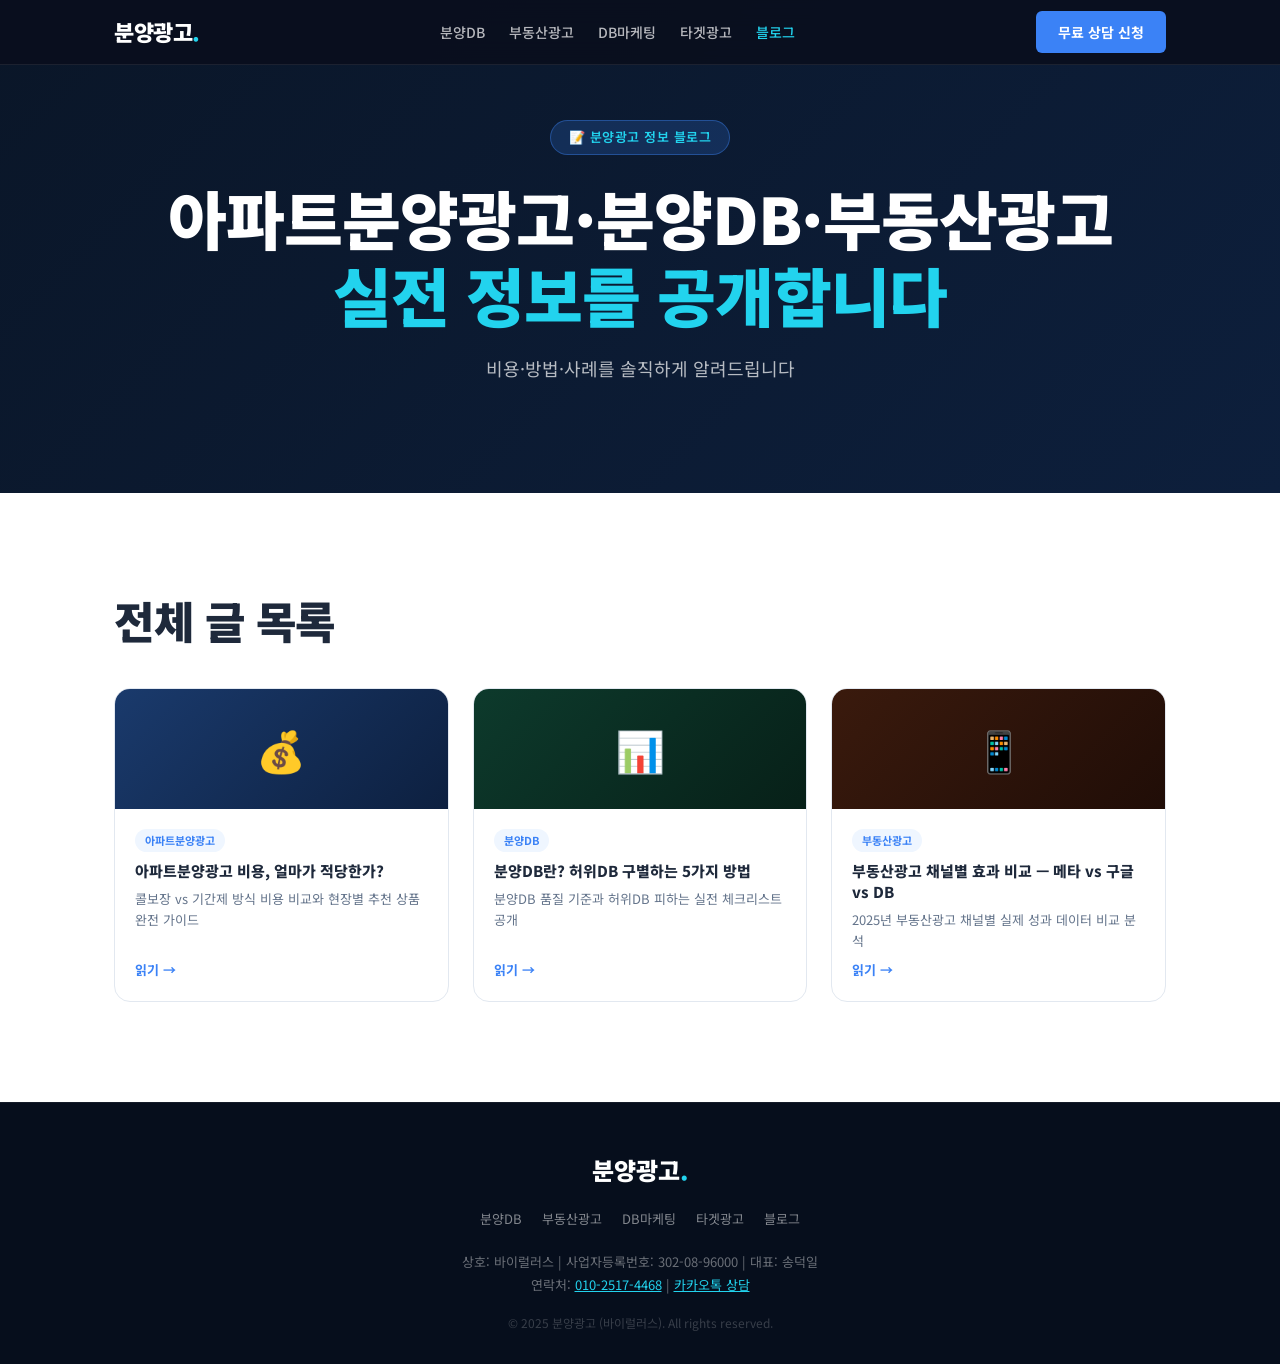
==== blog/index.html @ 87b1c2f6 "Update homepage content" ====
<!DOCTYPE html>
<html lang="ko">
<head>
  <meta charset="UTF-8">
  <meta name="viewport" content="width=device-width, initial-scale=1.0">
  <title>분양광고 블로그 | 아파트분양광고·분양DB·부동산광고·타겟광고 정보</title>
  <meta name="description" content="아파트분양광고·분양DB·부동산광고·타겟광고·DB마케팅 실전 정보 블로그. 비용·방법·사례를 솔직하게 공개합니다.">
  <meta name="keywords" content="분양광고블로그,아파트분양광고,분양DB,부동산광고,타겟광고,DB마케팅,배너광고">
  <link rel="canonical" href="https://분양광고.kr/blog/">
  <meta name="robots" content="index, follow">
  <link rel="preconnect" href="https://fonts.googleapis.com">
  <link href="https://fonts.googleapis.com/css2?family=Noto+Sans+KR:wght@400;500;700;900&display=swap" rel="stylesheet">
  <link rel="stylesheet" href="../style.css">
  <link rel="stylesheet" href="../sub.css">
</head>
<body>
<a href="#main-content" class="skip-nav">본문 바로가기</a>
<header class="site-header">
  <div class="container header-inner">
    <a href="/" class="logo">분양광고<span class="logo-dot">.</span></a>
    <nav class="header-nav">
      <a href="/분양-db/">분양DB</a>
      <a href="/부동산광고/">부동산광고</a>
      <a href="/db마케팅/">DB마케팅</a>
      <a href="/타겟광고/">타겟광고</a>
      <a href="/blog/" style="color:#22d3ee">블로그</a>
    </nav>
    <a href="/#contact" class="btn btn-header">무료 상담 신청</a>
  </div>
</header>

<main id="main-content">
<section class="blog-hero">
  <div class="container center-content">
    <p class="hero-badge">📝 분양광고 정보 블로그</p>
    <h1 class="hero-title" style="color:#fff">아파트분양광고·분양DB·부동산광고<br><span class="cyan">실전 정보를 공개합니다</span></h1>
    <p class="hero-sub">비용·방법·사례를 솔직하게 알려드립니다</p>
  </div>
</section>

<section class="section" id="main-content">
  <div class="container">
    <h2 class="section-title">전체 글 목록</h2>
    <div class="blog-index-grid" style="margin-top:40px">

      <a href="/blog/아파트분양광고-비용/" class="blog-card">
        <div class="blog-thumb" style="background:linear-gradient(135deg,#1a3a6c,#0d2040)"><span>💰</span></div>
        <div class="blog-body">
          <span class="blog-tag">아파트분양광고</span>
          <h4>아파트분양광고 비용, 얼마가 적당한가?</h4>
          <p>콜보장 vs 기간제 방식 비용 비교와 현장별 추천 상품 완전 가이드</p>
          <span class="blog-more">읽기 →</span>
        </div>
      </a>

      <a href="/blog/분양db란/" class="blog-card">
        <div class="blog-thumb" style="background:linear-gradient(135deg,#0d3a2c,#072018)"><span>📊</span></div>
        <div class="blog-body">
          <span class="blog-tag">분양DB</span>
          <h4>분양DB란? 허위DB 구별하는 5가지 방법</h4>
          <p>분양DB 품질 기준과 허위DB 피하는 실전 체크리스트 공개</p>
          <span class="blog-more">읽기 →</span>
        </div>
      </a>

      <a href="/blog/부동산광고-채널비교/" class="blog-card">
        <div class="blog-thumb" style="background:linear-gradient(135deg,#3a1a0d,#200d07)"><span>📱</span></div>
        <div class="blog-body">
          <span class="blog-tag">부동산광고</span>
          <h4>부동산광고 채널별 효과 비교 — 메타 vs 구글 vs DB</h4>
          <p>2025년 부동산광고 채널별 실제 성과 데이터 비교 분석</p>
          <span class="blog-more">읽기 →</span>
        </div>
      </a>

    </div>
  </div>
</section>
</main>

<footer class="site-footer">
  <div class="container footer-inner">
    <div class="footer-logo">분양광고<span class="logo-dot">.</span></div>
    <nav class="footer-nav">
      <a href="/분양-db/">분양DB</a><a href="/부동산광고/">부동산광고</a>
      <a href="/db마케팅/">DB마케팅</a><a href="/타겟광고/">타겟광고</a><a href="/blog/">블로그</a>
    </nav>
    <div class="footer-info">
      <p>상호: 바이럴러스 | 사업자등록번호: 302-08-96000 | 대표: 송덕일</p>
      <p>연락처: <a href="tel:010-2517-4468">010-2517-4468</a> | <a href="https://open.kakao.com/o/sEBeeBvi" target="_blank" rel="noopener">카카오톡 상담</a></p>
    </div>
    <p class="footer-copy">© 2025 분양광고 (바이럴러스). All rights reserved.</p>
  </div>
</footer>
</body>
</html>
---- style.css ----
/* ===== SKIP NAV ===== */
.skip-nav {
  position: absolute;
  top: -100px;
  left: 0;
  background: var(--blue);
  color: #fff;
  padding: 8px 16px;
  z-index: 9999;
  font-size: 14px;
}
.skip-nav:focus { top: 0; }

/* ===== LOGO DOT ===== */
.logo-dot { color: var(--cyan); }
.logo { color: #fff; font-size: 22px; font-weight: 900; letter-spacing: -0.5px; }

/* ===== HEADER NAV ===== */
.header-nav { display: flex; gap: 24px; align-items: center; }
.header-nav a { color: rgba(255,255,255,.7); font-size: 14px; font-weight: 500; transition: color .2s; }
.header-nav a:hover { color: var(--cyan); }
@media (max-width: 900px) { .header-nav { display: none; } }

/* ===== SEO INTRO ===== */
.seo-intro { background: #fff; padding: 80px 0; }
.seo-intro-grid { display: grid; grid-template-columns: 1fr 360px; gap: 64px; align-items: start; }
.seo-intro-text h2 { font-size: 28px; font-weight: 900; margin-bottom: 20px; line-height: 1.35; }
.seo-intro-text p { color: #475569; font-size: 15px; line-height: 1.9; margin-bottom: 16px; }
.intro-links { display: flex; flex-wrap: wrap; gap: 10px; margin-top: 24px; }
.tag-link {
  display: inline-block;
  background: #eff6ff;
  color: var(--blue);
  border: 1px solid #bfdbfe;
  border-radius: 50px;
  padding: 7px 16px;
  font-size: 13px;
  font-weight: 600;
  transition: all .2s;
}
.tag-link:hover { background: var(--blue); color: #fff; }
.seo-intro-keywords {
  background: #f8faff;
  border: 1.5px solid #e2e8f0;
  border-radius: 16px;
  padding: 28px;
}
.seo-intro-keywords h3 { font-size: 15px; font-weight: 800; color: #1e293b; margin-bottom: 16px; }
.keyword-list { display: flex; flex-direction: column; gap: 2px; }
.keyword-list li a {
  display: block;
  padding: 10px 0;
  border-bottom: 1px solid #e2e8f0;
  font-size: 14px;
  color: #334155;
  transition: color .2s;
}
.keyword-list li a:hover { color: var(--blue); }
.keyword-list li a strong { color: #1e293b; }
@media (max-width: 900px) {
  .seo-intro-grid { grid-template-columns: 1fr; }
}

/* ===== RESULT TAG ===== */
.result-tag {
  display: inline-block;
  background: rgba(34,211,238,.15);
  color: var(--cyan);
  font-size: 10px;
  padding: 2px 7px;
  border-radius: 4px;
  margin-left: 4px;
  font-weight: 600;
}

/* ===== APT IMG PLACEHOLDER ===== */
.apt-img-1 { background: linear-gradient(135deg,#1a3a5c,#0d2240); }
.apt-img-2 { background: linear-gradient(135deg,#1a2c4e,#0a1a30); }
.apt-img-3 { background: linear-gradient(135deg,#162840,#080f20); }
.apt-img-4 { background: linear-gradient(135deg,#1e3350,#0f1f38); }
.apt-img-5 { background: linear-gradient(135deg,#12273d,#060e1c); }
.apt-img-6 { background: linear-gradient(135deg,#1c3047,#0b1929); }
.apt-img-7 { background: linear-gradient(135deg,#152438,#07101c); }
.apt-img-8 { background: linear-gradient(135deg,#1b2e48,#0a172a); }

/* ===== PRICING SUB TITLE ===== */
.pricing-sub-title { font-size: 22px; font-weight: 800; margin-bottom: 12px; }
.pricing-sub-title.white { color: #fff; }

/* ===== BLOG PREVIEW ===== */
.blog-preview { background: #f8faff; }
.blog-grid { display: grid; grid-template-columns: repeat(3, 1fr); gap: 24px; margin-bottom: 40px; }
.blog-card {
  background: #fff;
  border: 1.5px solid #e2e8f0;
  border-radius: 16px;
  overflow: hidden;
  display: flex;
  flex-direction: column;
  transition: all .25s;
  color: inherit;
}
.blog-card:hover { transform: translateY(-4px); box-shadow: 0 12px 32px rgba(59,130,246,.12); border-color: var(--blue); }
.blog-thumb {
  height: 120px;
  display: flex;
  align-items: center;
  justify-content: center;
  font-size: 40px;
}
.blog-body { padding: 20px; flex: 1; display: flex; flex-direction: column; gap: 8px; }
.blog-tag {
  display: inline-block;
  background: #eff6ff;
  color: var(--blue);
  font-size: 11px;
  font-weight: 700;
  padding: 3px 10px;
  border-radius: 50px;
  width: fit-content;
}
.blog-body h4 { font-size: 15px; font-weight: 800; color: #1e293b; line-height: 1.4; }
.blog-body p { font-size: 13px; color: #64748b; line-height: 1.6; flex: 1; }
.blog-more { font-size: 13px; color: var(--blue); font-weight: 700; }
.blog-more-wrap { text-align: center; }
@media (max-width: 900px) { .blog-grid { grid-template-columns: 1fr; } }

/* ===== FOOTER NAV ===== */
.footer-nav { display: flex; gap: 20px; justify-content: center; margin-bottom: 20px; flex-wrap: wrap; }
.footer-nav a { color: rgba(255,255,255,.5); font-size: 13px; transition: color .2s; }
.footer-nav a:hover { color: var(--cyan); }
.footer-inner { text-align: center; }
.footer-logo { font-size: 24px; font-weight: 900; color: #fff; margin-bottom: 16px; }

/* ===== REVEAL ANIMATION ===== */
.reveal {
  opacity: 0;
  transform: translateY(24px);
  transition: opacity .55s ease, transform .55s ease;
}
.reveal.revealed {
  opacity: 1;
  transform: translateY(0);
}

/* ===== RESET & BASE ===== */
*, *::before, *::after { box-sizing: border-box; margin: 0; padding: 0; }

:root {
  --blue: #3b82f6;
  --cyan: #22d3ee;
  --red: #ef4444;
  --yellow: #fbbf24;
  --dark: #0f172a;
  --dark2: #1e293b;
  --dark3: #0d1b2e;
  --white: #ffffff;
  --gray: #94a3b8;
  --light: #f1f5f9;
  --font: 'Noto Sans KR', sans-serif;
}

html { scroll-behavior: smooth; }

body {
  font-family: var(--font);
  color: #1e293b;
  background: #fff;
  line-height: 1.6;
  overflow-x: hidden;
}

.container {
  max-width: 1100px;
  margin: 0 auto;
  padding: 0 24px;
}

a { text-decoration: none; color: inherit; }
ul { list-style: none; }

/* ===== BUTTONS ===== */
.btn {
  display: inline-block;
  padding: 14px 32px;
  border-radius: 8px;
  font-weight: 700;
  font-size: 16px;
  cursor: pointer;
  transition: all .2s;
  border: none;
  font-family: var(--font);
}
.btn-header {
  background: var(--blue);
  color: #fff;
  padding: 10px 22px;
  font-size: 14px;
  border-radius: 6px;
}
.btn-header:hover { background: #2563eb; }

.btn-hero {
  background: linear-gradient(135deg, #3b82f6, #06b6d4);
  color: #fff;
  padding: 18px 48px;
  font-size: 18px;
  border-radius: 50px;
  box-shadow: 0 8px 32px rgba(59,130,246,.4);
}
.btn-hero:hover { transform: translateY(-2px); box-shadow: 0 12px 40px rgba(59,130,246,.5); }
.btn-hero.large { padding: 20px 56px; font-size: 20px; }

.btn-primary {
  background: var(--blue);
  color: #fff;
  width: 100%;
  text-align: center;
}
.btn-primary:hover { background: #2563eb; }
.btn-primary.full { width: 100%; text-align: center; display: block; }

.btn-outline {
  background: transparent;
  color: var(--blue);
  border: 2px solid var(--blue);
  width: 100%;
  text-align: center;
}
.btn-outline:hover { background: var(--blue); color: #fff; }

.btn-outline-white {
  background: transparent;
  color: #fff;
  border: 2px solid rgba(255,255,255,.4);
  width: 100%;
  text-align: center;
}
.btn-outline-white:hover { border-color: var(--cyan); color: var(--cyan); }

.btn-cyan {
  background: var(--cyan);
  color: var(--dark);
  width: 100%;
  text-align: center;
  font-weight: 800;
}
.btn-cyan:hover { background: #06b6d4; }

/* ===== HEADER ===== */
.site-header {
  position: fixed;
  top: 0; left: 0; right: 0;
  z-index: 100;
  background: rgba(10,15,30,.92);
  backdrop-filter: blur(12px);
  border-bottom: 1px solid rgba(255,255,255,.08);
}
.header-inner {
  display: flex;
  align-items: center;
  justify-content: space-between;
  height: 64px;
}
.logo {
  font-size: 22px;
  font-weight: 900;
  color: #fff;
  letter-spacing: -0.5px;
}
.logo span { color: var(--cyan); }

/* ===== HERO ===== */
.hero {
  position: relative;
  min-height: 100vh;
  display: flex;
  align-items: center;
  padding: 120px 0 80px;
  overflow: hidden;
}
.hero-bg {
  position: absolute;
  inset: 0;
  background: linear-gradient(135deg, #020b18 0%, #0d1f3c 40%, #0a2040 70%, #051020 100%);
  z-index: 0;
}
.hero-bg::after {
  content: '';
  position: absolute;
  inset: 0;
  background: radial-gradient(ellipse 60% 50% at 60% 40%, rgba(59,130,246,.18) 0%, transparent 70%),
              radial-gradient(ellipse 40% 40% at 20% 70%, rgba(34,211,238,.1) 0%, transparent 60%);
}
.hero-content {
  position: relative;
  z-index: 1;
  text-align: center;
}
.hero-badge {
  display: inline-block;
  background: rgba(59,130,246,.2);
  border: 1px solid rgba(59,130,246,.4);
  color: var(--cyan);
  padding: 6px 18px;
  border-radius: 50px;
  font-size: 13px;
  font-weight: 600;
  margin-bottom: 24px;
  letter-spacing: .5px;
}
.hero-title {
  font-size: clamp(36px, 5vw, 64px);
  font-weight: 900;
  color: #fff;
  line-height: 1.2;
  margin-bottom: 20px;
  letter-spacing: -1px;
}
.hero-title .highlight {
  background: linear-gradient(90deg, #3b82f6, #22d3ee);
  -webkit-background-clip: text;
  -webkit-text-fill-color: transparent;
  background-clip: text;
}
.hero-sub {
  color: rgba(255,255,255,.7);
  font-size: 18px;
  margin-bottom: 48px;
  line-height: 1.8;
}
.hero-stats {
  display: flex;
  justify-content: center;
  gap: 48px;
  margin-bottom: 48px;
  flex-wrap: wrap;
}
.stat-item {
  text-align: center;
}
.stat-num {
  font-size: 44px;
  font-weight: 900;
  color: #fff;
  line-height: 1;
}
.stat-prefix, .stat-unit {
  font-size: 22px;
  font-weight: 700;
  color: var(--cyan);
}
.stat-label {
  color: rgba(255,255,255,.5);
  font-size: 13px;
  margin-top: 6px;
}
.hero-scroll {
  color: rgba(255,255,255,.3);
  font-size: 13px;
  margin-top: 32px;
  animation: bounce 2s infinite;
}
@keyframes bounce {
  0%,100% { transform: translateY(0); }
  50% { transform: translateY(6px); }
}

/* ===== SECTIONS ===== */
.section { padding: 100px 0; }
.dark-section {
  background: linear-gradient(135deg, #0a1628 0%, #0d1f3c 100%);
}
.dark-section-blue {
  background: linear-gradient(135deg, #0f2d5a 0%, #0a1f42 100%);
}

.section-badge {
  display: inline-block;
  background: rgba(59,130,246,.12);
  border: 1px solid rgba(59,130,246,.3);
  color: var(--blue);
  padding: 4px 14px;
  border-radius: 50px;
  font-size: 11px;
  font-weight: 700;
  letter-spacing: 2px;
  margin-bottom: 16px;
}
.section-badge.light { background: rgba(255,255,255,.1); border-color: rgba(255,255,255,.2); color: rgba(255,255,255,.7); }

.section-title {
  font-size: clamp(28px, 4vw, 44px);
  font-weight: 900;
  line-height: 1.25;
  margin-bottom: 16px;
  letter-spacing: -0.5px;
}
.section-title.white { color: #fff; }
.section-title.large { font-size: clamp(36px, 5vw, 56px); }
.section-title.huge { font-size: clamp(48px, 7vw, 80px); }

.section-sub {
  color: #64748b;
  font-size: 16px;
  line-height: 1.8;
  margin-bottom: 56px;
}
.section-sub.gray { color: rgba(255,255,255,.5); }

.center-content { text-align: center; }

.blue { color: var(--blue); }
.cyan { color: var(--cyan); }
.red-text { color: var(--red); }
.yellow { color: var(--yellow); }
.white { color: #fff; }
.big { font-size: 1.2em; }

/* ===== SERVICES ===== */
.services { background: #f8faff; text-align: center; }
.service-grid {
  display: grid;
  grid-template-columns: repeat(3, 1fr);
  gap: 24px;
}
.service-card {
  background: #fff;
  border: 1px solid #e2e8f0;
  border-radius: 16px;
  padding: 32px 24px;
  transition: all .25s;
  cursor: default;
}
.service-card:hover {
  transform: translateY(-4px);
  box-shadow: 0 16px 40px rgba(59,130,246,.12);
  border-color: var(--blue);
}
.service-icon { font-size: 40px; margin-bottom: 16px; }
.service-card h3 { font-size: 18px; font-weight: 800; margin-bottom: 10px; }
.service-card p { color: #64748b; font-size: 14px; line-height: 1.6; margin-bottom: 14px; }
.service-tags { display: flex; gap: 6px; justify-content: center; flex-wrap: wrap; }
.service-tags span {
  background: #eff6ff;
  color: var(--blue);
  padding: 3px 10px;
  border-radius: 50px;
  font-size: 12px;
  font-weight: 600;
}

/* ===== RESULTS ===== */
.results { text-align: center; }
.results-grid {
  display: grid;
  grid-template-columns: repeat(4, 1fr);
  gap: 20px;
}
.result-card {
  background: rgba(255,255,255,.05);
  border: 1px solid rgba(255,255,255,.1);
  border-radius: 12px;
  overflow: hidden;
  transition: all .25s;
}
.result-card:hover { transform: translateY(-4px); border-color: var(--cyan); }
.result-img {
  height: 120px;
  display: flex;
  align-items: center;
  justify-content: center;
  font-size: 32px;
}
.result-img::after { content: '🏢'; font-size: 40px; opacity: .3; }
.result-info { padding: 14px; text-align: left; }
.result-name { color: rgba(255,255,255,.8); font-size: 13px; font-weight: 600; margin-bottom: 4px; }
.result-count { font-size: 15px; font-weight: 800; }
.cyan-num { color: var(--cyan); font-size: 22px; }

/* ===== DB QUALITY ===== */
.db-quality { text-align: center; }
.db-grid {
  display: grid;
  grid-template-columns: repeat(2, 1fr);
  gap: 24px;
  max-width: 700px;
  margin: 0 auto;
}
.db-card {
  background: #f0f9ff;
  border: 1.5px solid #bae6fd;
  border-radius: 14px;
  padding: 28px 24px;
  text-align: left;
}
.db-card.good { border-color: #86efac; background: #f0fdf4; }
.db-icon { font-size: 28px; margin-bottom: 10px; display: block; }
.db-card h4 { font-size: 16px; font-weight: 800; margin-bottom: 8px; color: #1e293b; }
.db-card p { color: #475569; font-size: 14px; line-height: 1.6; }

/* ===== REFUND ===== */
.refund { text-align: center; }
.shield-icon { font-size: 64px; margin-bottom: 24px; display: block; }
.chat-proof {
  background: #1a1a2e;
  border: 1px solid rgba(255,255,255,.1);
  border-radius: 20px;
  padding: 28px;
  max-width: 480px;
  margin: 40px auto;
  text-align: left;
  display: flex;
  flex-direction: column;
  gap: 12px;
}
.chat-bubble {
  padding: 12px 16px;
  border-radius: 12px;
  font-size: 14px;
  line-height: 1.6;
  max-width: 85%;
}
.chat-bubble.sent {
  background: #fee500;
  color: #1a1a1a;
  align-self: flex-end;
  border-bottom-right-radius: 4px;
}
.chat-bubble.recv {
  background: #2a2a3e;
  color: rgba(255,255,255,.85);
  align-self: flex-start;
  border-bottom-left-radius: 4px;
}
.guarantee-box {
  background: rgba(255,255,255,.06);
  border: 1px solid rgba(255,255,255,.12);
  border-radius: 14px;
  padding: 24px 32px;
  max-width: 560px;
  margin: 0 auto;
}
.guarantee-box p { color: rgba(255,255,255,.8); font-size: 16px; line-height: 1.8; }

/* ===== FAKE DB 100X ===== */
.fake-db { position: relative; overflow: hidden; text-align: center; }
.bg-100x {
  position: absolute;
  font-size: 280px;
  font-weight: 900;
  color: rgba(255,255,255,.04);
  top: 50%; left: 50%;
  transform: translate(-50%, -50%);
  user-select: none;
  letter-spacing: -10px;
}
.flame-icon { font-size: 56px; margin-bottom: 16px; display: block; position: relative; z-index: 1; }
.gray-label { color: rgba(255,255,255,.5); font-size: 18px; margin-bottom: 8px; position: relative; z-index: 1; }
.fake-db .section-title { position: relative; z-index: 1; }
.fake-db .guarantee-box { position: relative; z-index: 1; margin-top: 32px; }

/* ===== COMPARISON ===== */
.comparison { background: #f8faff; }
.compare-wrap {
  display: grid;
  grid-template-columns: 1fr 1fr;
  gap: 32px;
  max-width: 800px;
  margin: 0 auto;
}
.compare-bad, .compare-good {
  border-radius: 16px;
  padding: 32px;
}
.compare-bad { background: #fff5f5; border: 1.5px solid #fecaca; }
.compare-good { background: #f0fdf4; border: 1.5px solid #86efac; }
.compare-label { font-size: 18px; font-weight: 800; margin-bottom: 20px; }
.compare-label.bad { color: #dc2626; }
.compare-label.good { color: #16a34a; }
.compare-bad li, .compare-good li {
  padding: 10px 0;
  border-bottom: 1px solid rgba(0,0,0,.06);
  font-size: 15px;
  color: #334155;
}
.compare-bad li::before { content: '✕ '; color: #dc2626; font-weight: 700; }
.compare-good li::before { content: '✓ '; color: #16a34a; font-weight: 700; }

/* ===== PROCESS ===== */
.process { text-align: center; }
.process-steps {
  display: flex;
  align-items: center;
  justify-content: center;
  gap: 0;
  flex-wrap: wrap;
}
.step {
  background: rgba(255,255,255,.06);
  border: 1px solid rgba(255,255,255,.12);
  border-radius: 16px;
  padding: 32px 24px;
  width: 200px;
  transition: all .25s;
}
.step:hover { border-color: var(--cyan); background: rgba(34,211,238,.06); }
.step-num {
  font-size: 13px;
  font-weight: 700;
  color: var(--cyan);
  letter-spacing: 2px;
  margin-bottom: 12px;
}
.step-icon { font-size: 36px; margin-bottom: 12px; display: block; }
.step h4 { color: #fff; font-size: 16px; font-weight: 800; margin-bottom: 8px; }
.step p { color: rgba(255,255,255,.5); font-size: 13px; line-height: 1.6; }
.step-arrow {
  font-size: 24px;
  color: rgba(255,255,255,.2);
  padding: 0 8px;
}

/* ===== ALIMTOK ===== */
.alimtok-inner {
  display: grid;
  grid-template-columns: 1fr 1fr;
  gap: 64px;
  align-items: center;
}
.alimtok-text { padding-right: 16px; }
.white-sub { color: rgba(255,255,255,.65); font-size: 16px; line-height: 1.9; }
.white-sub.center { text-align: center; }
.phone-frame {
  background: #1a1a2e;
  border-radius: 28px;
  border: 2px solid rgba(255,255,255,.12);
  padding: 28px;
  max-width: 300px;
  margin: 0 auto;
  box-shadow: 0 24px 64px rgba(0,0,0,.4);
}
.kakao-header {
  display: flex;
  align-items: center;
  gap: 8px;
  margin-bottom: 16px;
  font-weight: 700;
  color: #fff;
  font-size: 14px;
}
.kakao-icon { font-size: 20px; }
.alimtok-msg p {
  background: #fee500;
  color: #1a1a1a;
  border-radius: 12px;
  border-bottom-left-radius: 4px;
  padding: 14px 16px;
  font-size: 13px;
  line-height: 1.7;
  margin-bottom: 12px;
}
.kakao-btn {
  display: block;
  background: rgba(254,229,0,.15);
  color: #fee500;
  border: 1px solid rgba(254,229,0,.3);
  border-radius: 8px;
  padding: 10px;
  text-align: center;
  font-size: 13px;
  font-weight: 700;
  transition: background .2s;
}
.kakao-btn:hover { background: rgba(254,229,0,.25); }

/* ===== PRICING ===== */
.pricing { background: #f8faff; text-align: center; }
.pricing2 { background: linear-gradient(135deg, #0a1628, #0d1f3c); }
.pricing-grid {
  display: grid;
  grid-template-columns: repeat(3, 1fr);
  gap: 24px;
  align-items: stretch;
}
.price-card {
  background: #fff;
  border: 1.5px solid #e2e8f0;
  border-radius: 20px;
  padding: 36px 28px;
  display: flex;
  flex-direction: column;
  gap: 12px;
  transition: all .25s;
  text-align: center;
}
.price-card:hover { transform: translateY(-4px); box-shadow: 0 16px 40px rgba(59,130,246,.12); }
.price-card.best {
  border: 2px solid var(--blue);
  box-shadow: 0 8px 40px rgba(59,130,246,.2);
  transform: scale(1.03);
}
.price-card.best:hover { transform: scale(1.03) translateY(-4px); }
.price-card.dark {
  background: rgba(255,255,255,.05);
  border-color: rgba(255,255,255,.1);
  color: #fff;
}
.price-card.best-dark {
  border-color: var(--cyan);
  box-shadow: 0 8px 40px rgba(34,211,238,.15);
  transform: scale(1.03);
}

.best-badge {
  font-size: 13px;
  font-weight: 700;
  color: var(--blue);
  letter-spacing: 1px;
}
.cyan-badge { color: var(--cyan) !important; }

.price-tier { font-size: 14px; color: #94a3b8; font-weight: 600; }
.price-count { line-height: 1; }
.big-num { font-size: 64px; font-weight: 900; line-height: 1; color: #1e293b; }
.price-card.dark .big-num { color: var(--cyan); }
.price-card.dark .big-num.white { color: #fff; }
.big-num.cyan { color: var(--cyan); }
.big-num.white { color: #fff; }

.price-per { font-size: 15px; color: #475569; }
.price-card.dark .price-per { color: rgba(255,255,255,.5); }
.price-per strong { color: #1e293b; font-size: 17px; }
.price-card.dark .price-per strong { color: #fff; }

.price-total { font-size: 17px; font-weight: 700; color: #475569; }
.price-total .blue { font-size: 20px; }
.cyan-big { font-size: 28px; font-weight: 900; color: var(--cyan); }

.vat-note { font-size: 12px; color: rgba(255,255,255,.4); }

.price-features { text-align: left; margin: 8px 0; }
.price-features li { padding: 6px 0; font-size: 14px; color: #475569; border-bottom: 1px solid #f1f5f9; }
.price-card.dark .price-features li { color: rgba(255,255,255,.65); border-bottom-color: rgba(255,255,255,.06); }

.expect-row {
  display: flex;
  justify-content: space-between;
  background: rgba(255,255,255,.06);
  border-radius: 8px;
  padding: 12px 16px;
  font-size: 14px;
  color: rgba(255,255,255,.6);
}
.feature-tag {
  background: rgba(34,211,238,.1);
  color: var(--cyan);
  border-radius: 6px;
  padding: 8px 12px;
  font-size: 13px;
  font-weight: 600;
}

.price-notice {
  margin-top: 32px;
  font-size: 13px;
  color: #64748b;
  line-height: 1.8;
}
.price-notice strong { color: var(--blue); }

/* ===== WARNING ===== */
.warning { background: #fff8f0; }
.warning-box {
  background: #fff;
  border: 2px solid #fbbf24;
  border-radius: 20px;
  padding: 48px;
  max-width: 640px;
  margin: 0 auto;
  text-align: center;
}
.warning-icon { font-size: 48px; display: block; margin-bottom: 16px; }
.warning-box h3 { font-size: 24px; font-weight: 800; margin-bottom: 24px; color: #92400e; }
.warning-list { text-align: left; margin-bottom: 24px; }
.warning-list li { padding: 10px 0; border-bottom: 1px solid #fef3c7; font-size: 15px; color: #78350f; }
.warning-list li::before { content: '⚠️ '; }
.warning-sub { color: #92400e; font-size: 14px; font-weight: 600; }

/* ===== FAQ ===== */
.faq { background: #f8faff; }
.faq-list { max-width: 720px; margin: 0 auto; display: flex; flex-direction: column; gap: 12px; }
.faq-item {
  background: #fff;
  border: 1.5px solid #e2e8f0;
  border-radius: 12px;
  overflow: hidden;
  transition: border-color .2s;
}
.faq-item[open] { border-color: var(--blue); }
.faq-item summary {
  padding: 20px 24px;
  font-weight: 700;
  font-size: 16px;
  cursor: pointer;
  display: flex;
  justify-content: space-between;
  align-items: center;
  list-style: none;
  color: #1e293b;
}
.faq-item summary::-webkit-details-marker { display: none; }
.faq-item summary::after {
  content: '+';
  font-size: 20px;
  color: var(--blue);
  transition: transform .2s;
}
.faq-item[open] summary::after { transform: rotate(45deg); }
.faq-item p {
  padding: 0 24px 20px;
  color: #475569;
  font-size: 15px;
  line-height: 1.8;
  border-top: 1px solid #f1f5f9;
  padding-top: 16px;
}

/* ===== URGENCY ===== */
.urgency { text-align: center; }
.urgency .section-title { margin-bottom: 20px; }

/* ===== CONTACT ===== */
.contact { background: #f8faff; }
.contact-wrap {
  display: grid;
  grid-template-columns: 1fr 340px;
  gap: 48px;
  align-items: start;
}
.contact-form { background: #fff; border-radius: 20px; padding: 40px; border: 1.5px solid #e2e8f0; }
.form-group { margin-bottom: 20px; }
.form-row { display: grid; grid-template-columns: 1fr 1fr; gap: 16px; }
.form-group label { display: block; font-weight: 600; font-size: 14px; margin-bottom: 8px; color: #374151; }
.form-group input, .form-group select, .form-group textarea {
  width: 100%;
  padding: 12px 16px;
  border: 1.5px solid #e2e8f0;
  border-radius: 8px;
  font-size: 15px;
  font-family: var(--font);
  color: #1e293b;
  transition: border-color .2s;
  background: #fff;
}
.form-group input:focus, .form-group select:focus, .form-group textarea:focus {
  outline: none;
  border-color: var(--blue);
  box-shadow: 0 0 0 3px rgba(59,130,246,.1);
}
.form-check { display: flex; align-items: center; gap: 10px; margin-bottom: 24px; font-size: 14px; color: #475569; cursor: pointer; }
.form-check input { width: auto; }

.contact-side { display: flex; flex-direction: column; gap: 20px; }
.contact-info-card {
  background: #fff;
  border: 1.5px solid #e2e8f0;
  border-radius: 16px;
  padding: 28px;
}
.contact-info-card h4 { font-size: 16px; font-weight: 800; margin-bottom: 16px; color: #1e293b; }
.kakao-link {
  display: flex;
  align-items: center;
  gap: 10px;
  background: #fee500;
  color: #1a1a1a;
  border-radius: 10px;
  padding: 14px 20px;
  font-weight: 800;
  font-size: 16px;
  margin-bottom: 16px;
  transition: background .2s;
}
.kakao-link:hover { background: #f5d900; }
.kakao-logo { font-size: 20px; }
.contact-info-item { font-size: 14px; color: #475569; padding: 6px 0; }
.contact-promise {
  background: #f0fdf4;
  border: 1.5px solid #86efac;
  border-radius: 14px;
  padding: 20px 24px;
  display: flex;
  flex-direction: column;
  gap: 10px;
}
.contact-promise p { font-size: 14px; font-weight: 600; color: #16a34a; }

/* ===== FOOTER ===== */
.site-footer {
  background: #060e1c;
  border-top: 1px solid rgba(255,255,255,.06);
  padding: 48px 0 32px;
}
.footer-inner { text-align: center; }
.footer-logo { font-size: 24px; font-weight: 900; color: #fff; margin-bottom: 20px; }
.footer-info { margin-bottom: 16px; }
.footer-info p { color: rgba(255,255,255,.4); font-size: 13px; line-height: 1.8; }
.footer-info a { color: var(--cyan); text-decoration: underline; }
.footer-copy { color: rgba(255,255,255,.2); font-size: 12px; }

/* ===== RESPONSIVE ===== */
@media (max-width: 900px) {
  .service-grid { grid-template-columns: repeat(2, 1fr); }
  .results-grid { grid-template-columns: repeat(2, 1fr); }
  .pricing-grid { grid-template-columns: 1fr; }
  .price-card.best, .price-card.best-dark { transform: none; }
  .compare-wrap { grid-template-columns: 1fr; }
  .alimtok-inner { grid-template-columns: 1fr; text-align: center; }
  .contact-wrap { grid-template-columns: 1fr; }
  .process-steps { gap: 16px; flex-direction: column; }
  .step-arrow { transform: rotate(90deg); }
}

@media (max-width: 600px) {
  .hero-stats { gap: 24px; }
  .stat-num { font-size: 32px; }
  .service-grid { grid-template-columns: 1fr; }
  .db-grid { grid-template-columns: 1fr; }
  .form-row { grid-template-columns: 1fr; }
  .section { padding: 64px 0; }
  .warning-box { padding: 28px 20px; }
  .contact-form { padding: 24px 16px; }
}

/* ===== MOBILE FLOATING EVENT BADGE ===== */
.mobile-floating-event {
  display: none;
}

@media (max-width: 768px) {
  .mobile-floating-event {
    display: block;
    position: fixed;
    bottom: 24px;
    left: 20px;
    right: 20px;
    background: rgba(10, 25, 47, 0.95);
    backdrop-filter: blur(8px);
    border: 1px solid var(--cyan);
    border-radius: 12px;
    padding: 14px 16px;
    z-index: 999;
    box-shadow: 0 10px 25px rgba(0,0,0,0.4);
    animation: slideUp 0.6s cubic-bezier(0.16, 1, 0.3, 1) forwards;
  }
  .mobile-floating-event a {
    display: block;
    text-align: center;
    color: #fff;
    text-decoration: none;
  }
  .floating-badge-title {
    font-size: 14.5px;
    font-weight: 800;
    color: var(--yellow);
    margin-bottom: 4px;
  }
  .floating-badge-desc {
    font-size: 13px;
    line-height: 1.5;
    color: rgba(255,255,255,0.85);
  }
  .floating-badge-desc strong {
    color: var(--cyan);
    font-weight: 800;
  }
  .floating-badge-btn {
    margin-top: 10px;
    background: #fee500;
    color: #1a1a1a;
    font-weight: 800;
    font-size: 14px;
    padding: 10px 0;
    border-radius: 8px;
    text-align: center;
    box-shadow: 0 4px 12px rgba(254, 229, 0, 0.2);
  }
}

@keyframes slideUp {
  from { transform: translateY(120px); opacity: 0; }
  to { transform: translateY(0); opacity: 1; }
}
---- sub.css ----
/* ===== 서브페이지 공통 스타일 ===== */

/* 브레드크럼 */
.breadcrumb { background: #f1f5f9; padding: 12px 0; }
.breadcrumb ol { display: flex; gap: 8px; list-style: none; font-size: 13px; color: #64748b; }
.breadcrumb ol li::after { content: '>'; margin-left: 8px; }
.breadcrumb ol li:last-child::after { content: ''; }
.breadcrumb ol li a { color: var(--blue); }

/* 서브 히어로 */
.sub-hero { padding: 120px 0 80px; text-align: center; }
.sub-hero .hero-title { font-size: clamp(32px, 4vw, 52px); }

/* 서브 콘텐츠 그리드 */
.sub-content-grid {
  display: grid;
  grid-template-columns: 1fr 300px;
  gap: 48px;
  align-items: start;
  margin-top: 40px;
}
.sub-text h3 { font-size: 20px; font-weight: 800; margin-bottom: 12px; color: #1e293b; }
.sub-text p { color: #475569; font-size: 15px; line-height: 1.9; margin-bottom: 16px; }

/* 사이드바 카드 */
.sub-sidebar { position: sticky; top: 80px; }
.sub-info-card {
  background: #fff;
  border: 1.5px solid #e2e8f0;
  border-radius: 16px;
  padding: 28px;
}
.sub-info-card h4 { font-size: 16px; font-weight: 800; margin-bottom: 16px; }
.spec-list { display: flex; flex-direction: column; gap: 2px; }
.spec-list li {
  display: flex;
  justify-content: space-between;
  padding: 10px 0;
  border-bottom: 1px solid #f1f5f9;
  font-size: 14px;
}
.spec-label { color: #64748b; }
.spec-val { font-weight: 700; color: #1e293b; }
.spec-val.blue { color: var(--blue); }
.spec-val.cyan { color: var(--cyan); }

/* 관련 링크 */
.rel-grid { display: grid; grid-template-columns: repeat(4, 1fr); gap: 16px; }
.rel-card {
  background: #fff;
  border: 1.5px solid #e2e8f0;
  border-radius: 12px;
  padding: 20px;
  font-size: 14px;
  color: #334155;
  line-height: 1.6;
  transition: all .2s;
  display: block;
}
.rel-card:hover { border-color: var(--blue); background: #eff6ff; color: var(--blue); }
.rel-card strong { display: block; font-size: 15px; margin-bottom: 4px; color: #1e293b; }
.rel-card:hover strong { color: var(--blue); }

/* 비교 테이블 */
.compare-table { width: 100%; border-collapse: collapse; font-size: 14px; }
.compare-table th { background: #1e293b; color: #fff; padding: 12px 16px; text-align: left; }
.compare-table td { padding: 12px 16px; border-bottom: 1px solid #e2e8f0; color: #334155; }
.compare-table tr:nth-child(even) td { background: #f8faff; }

/* 블로그 아티클 */
.article-hero { padding: 100px 0 60px; background: linear-gradient(135deg,#0a1628,#0d1f3c); text-align: center; }
.article-hero .section-badge { margin-bottom: 16px; }
.article-hero h1 { font-size: clamp(26px,3.5vw,44px); font-weight: 900; color: #fff; line-height: 1.3; margin-bottom: 16px; }
.article-meta { color: rgba(255,255,255,.5); font-size: 13px; margin-top: 12px; }

.article-body { max-width: 760px; margin: 0 auto; padding: 64px 24px; }
.article-body h2 { font-size: 24px; font-weight: 800; margin: 48px 0 16px; color: #1e293b; border-left: 4px solid var(--blue); padding-left: 16px; }
.article-body h3 { font-size: 18px; font-weight: 700; margin: 32px 0 12px; color: #1e293b; }
.article-body p { font-size: 16px; color: #475569; line-height: 1.9; margin-bottom: 16px; }
.article-body ul, .article-body ol { margin: 16px 0 16px 24px; color: #475569; font-size: 15px; line-height: 1.8; }
.article-body li { margin-bottom: 8px; }
.article-body strong { color: #1e293b; }
.article-body .highlight-box {
  background: #eff6ff;
  border: 1.5px solid #bfdbfe;
  border-radius: 12px;
  padding: 24px;
  margin: 24px 0;
}
.article-body .highlight-box p { margin: 0; color: #1e40af; }
.article-body .warn-box {
  background: #fff8f0;
  border: 1.5px solid #fbbf24;
  border-radius: 12px;
  padding: 24px;
  margin: 24px 0;
}
.article-cta {
  background: linear-gradient(135deg,#0a1628,#0d1f3c);
  border-radius: 20px;
  padding: 40px;
  text-align: center;
  margin-top: 64px;
}
.article-cta h3 { color: #fff; font-size: 22px; margin-bottom: 12px; }
.article-cta p { color: rgba(255,255,255,.7); margin-bottom: 24px; }

/* 블로그 인덱스 */
.blog-hero { padding: 120px 0 60px; background: linear-gradient(135deg,#0a1628,#0d1f3c); text-align: center; }
.blog-index-grid { display: grid; grid-template-columns: repeat(3,1fr); gap: 24px; }
@media (max-width:900px) {
  .blog-index-grid { grid-template-columns:1fr; }
  .rel-grid { grid-template-columns: repeat(2,1fr); }
  .sub-content-grid { grid-template-columns: 1fr; }
  .sub-sidebar { position: static; }
}
@media (max-width:600px) {
  .rel-grid { grid-template-columns: 1fr; }
}
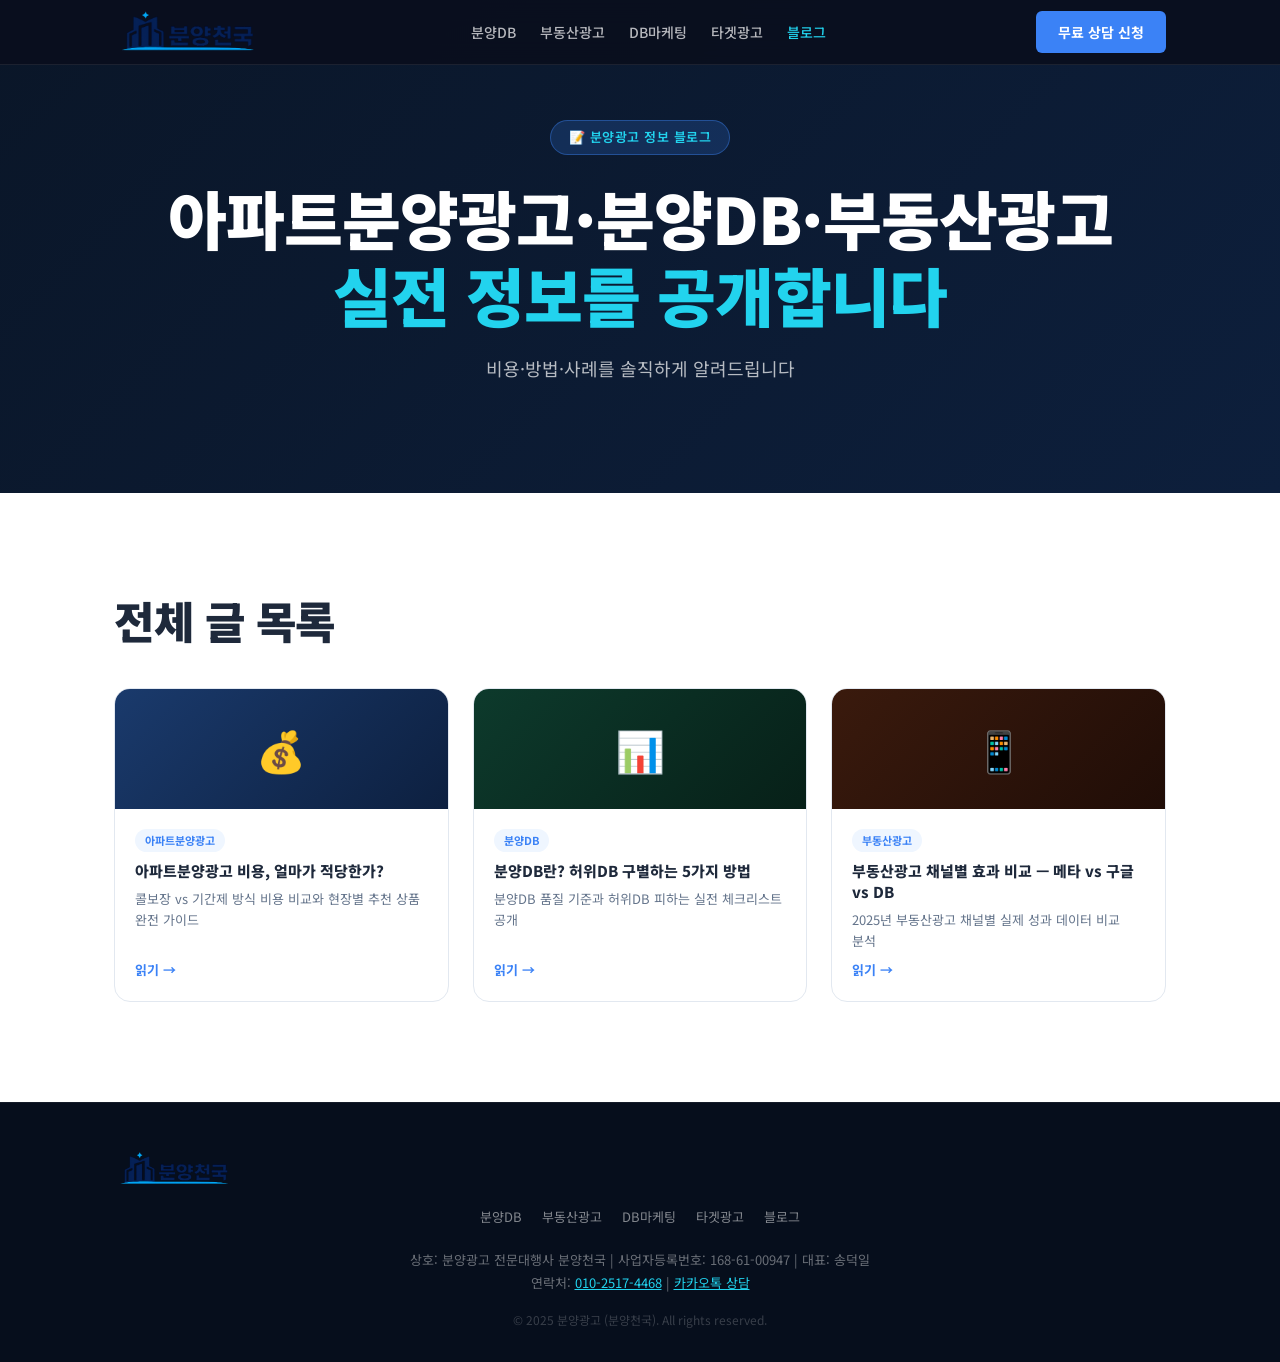
==== commit 35d10009: "브랜드명 변경, 로고/파비콘 추가, 가격정보 삭제, 사업자번호 수정 - 브랜드명 바이럴러스 → 분양천국 전체 교체 - favicon.png, logo.png 추가 (헤더/푸터 이미" ====
--- a/blog/index.html
+++ b/blog/index.html
@@ -10,6 +10,8 @@
   <meta name="robots" content="index, follow">
   <link rel="preconnect" href="https://fonts.googleapis.com">
   <link href="https://fonts.googleapis.com/css2?family=Noto+Sans+KR:wght@400;500;700;900&display=swap" rel="stylesheet">
+  <link rel="icon" type="image/png" href="/favicon.png">
+  <link rel="apple-touch-icon" href="/favicon.png">
   <link rel="stylesheet" href="../style.css">
   <link rel="stylesheet" href="../sub.css">
 </head>
@@ -17,7 +19,9 @@
 <a href="#main-content" class="skip-nav">본문 바로가기</a>
 <header class="site-header">
   <div class="container header-inner">
-    <a href="/" class="logo">분양광고<span class="logo-dot">.</span></a>
+    <a href="/" class="logo" title="분양천국 분양광고 전문 대행사 홈">
+      <img src="/logo.png" alt="분양천국 분양광고 전문 대행사" height="44" loading="eager">
+    </a>
     <nav class="header-nav">
       <a href="/분양-db/">분양DB</a>
       <a href="/부동산광고/">부동산광고</a>
@@ -80,16 +84,16 @@
 
 <footer class="site-footer">
   <div class="container footer-inner">
-    <div class="footer-logo">분양광고<span class="logo-dot">.</span></div>
+    <div class="footer-logo"><img src="/logo.png" alt="분양천국" height="36" loading="lazy"></div>
     <nav class="footer-nav">
       <a href="/분양-db/">분양DB</a><a href="/부동산광고/">부동산광고</a>
       <a href="/db마케팅/">DB마케팅</a><a href="/타겟광고/">타겟광고</a><a href="/blog/">블로그</a>
     </nav>
     <div class="footer-info">
-      <p>상호: 바이럴러스 | 사업자등록번호: 302-08-96000 | 대표: 송덕일</p>
+      <p>상호: 분양광고 전문대행사 분양천국 | 사업자등록번호: 168-61-00947 | 대표: 송덕일</p>
       <p>연락처: <a href="tel:010-2517-4468">010-2517-4468</a> | <a href="https://open.kakao.com/o/sEBeeBvi" target="_blank" rel="noopener">카카오톡 상담</a></p>
     </div>
-    <p class="footer-copy">© 2025 분양광고 (바이럴러스). All rights reserved.</p>
+    <p class="footer-copy">© 2025 분양광고 (분양천국). All rights reserved.</p>
   </div>
 </footer>
 </body>
--- a/style.css
+++ b/style.css
@@ -11,9 +11,9 @@
 }
 .skip-nav:focus { top: 0; }
 
-/* ===== LOGO DOT ===== */
-.logo-dot { color: var(--cyan); }
-.logo { color: #fff; font-size: 22px; font-weight: 900; letter-spacing: -0.5px; }
+/* ===== LOGO ===== */
+.logo { display: flex; align-items: center; }
+.logo img { height: 44px; width: auto; display: block; }
 
 /* ===== HEADER NAV ===== */
 .header-nav { display: flex; gap: 24px; align-items: center; }
@@ -130,7 +130,8 @@
 .footer-nav a { color: rgba(255,255,255,.5); font-size: 13px; transition: color .2s; }
 .footer-nav a:hover { color: var(--cyan); }
 .footer-inner { text-align: center; }
-.footer-logo { font-size: 24px; font-weight: 900; color: #fff; margin-bottom: 16px; }
+.footer-logo { margin-bottom: 16px; display: flex; align-items: center; }
+.footer-logo img { height: 36px; width: auto; display: block; }
 
 /* ===== REVEAL ANIMATION ===== */
 .reveal {
@@ -168,6 +169,8 @@
   background: #fff;
   line-height: 1.6;
   overflow-x: hidden;
+  word-break: keep-all;
+  overflow-wrap: break-word;
 }
 
 .container {
@@ -262,13 +265,8 @@
   justify-content: space-between;
   height: 64px;
 }
-.logo {
-  font-size: 22px;
-  font-weight: 900;
-  color: #fff;
-  letter-spacing: -0.5px;
-}
-.logo span { color: var(--cyan); }
+.logo { display: flex; align-items: center; }
+.logo img { height: 44px; width: auto; display: block; }
 
 /* ===== HERO ===== */
 .hero {
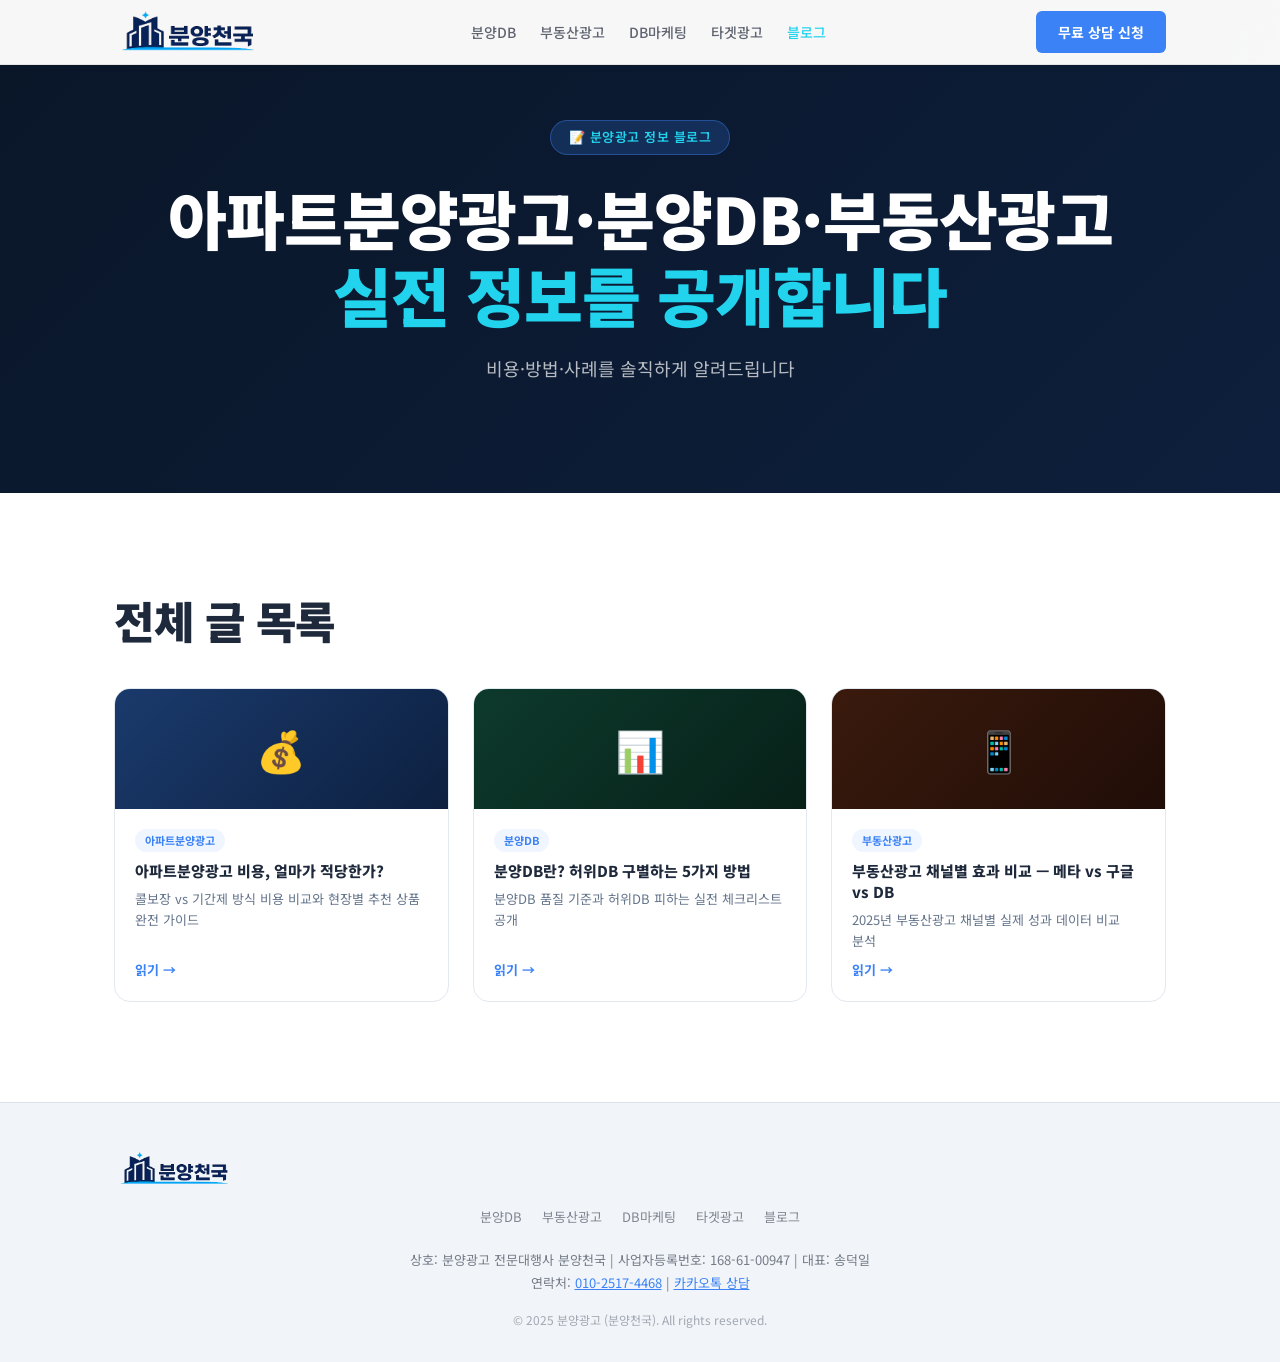
==== commit 6ae14950: "모든 페이지에 GA4 추적 태그 추가 (G-X0ZTG7RREV) Co-Authored-By: Claude Sonnet 4.6 <noreply@anthropic.com>" ====
--- a/blog/index.html
+++ b/blog/index.html
@@ -1,6 +1,14 @@
 <!DOCTYPE html>
 <html lang="ko">
 <head>
+  <!-- Google tag (gtag.js) -->
+  <script async src="https://www.googletagmanager.com/gtag/js?id=G-X0ZTG7RREV"></script>
+  <script>
+    window.dataLayer = window.dataLayer || [];
+    function gtag(){dataLayer.push(arguments);}
+    gtag('js', new Date());
+    gtag('config', 'G-X0ZTG7RREV');
+  </script>
   <meta charset="UTF-8">
   <meta name="viewport" content="width=device-width, initial-scale=1.0">
   <title>분양광고 블로그 | 아파트분양광고·분양DB·부동산광고·타겟광고 정보</title>
--- a/style.css
+++ b/style.css
@@ -17,8 +17,8 @@
 
 /* ===== HEADER NAV ===== */
 .header-nav { display: flex; gap: 24px; align-items: center; }
-.header-nav a { color: rgba(255,255,255,.7); font-size: 14px; font-weight: 500; transition: color .2s; }
-.header-nav a:hover { color: var(--cyan); }
+.header-nav a { color: rgba(15,23,42,.65); font-size: 14px; font-weight: 500; transition: color .2s; }
+.header-nav a:hover { color: var(--blue); }
 @media (max-width: 900px) { .header-nav { display: none; } }
 
 /* ===== SEO INTRO ===== */
@@ -127,8 +127,8 @@
 
 /* ===== FOOTER NAV ===== */
 .footer-nav { display: flex; gap: 20px; justify-content: center; margin-bottom: 20px; flex-wrap: wrap; }
-.footer-nav a { color: rgba(255,255,255,.5); font-size: 13px; transition: color .2s; }
-.footer-nav a:hover { color: var(--cyan); }
+.footer-nav a { color: rgba(15,23,42,.5); font-size: 13px; transition: color .2s; }
+.footer-nav a:hover { color: var(--blue); }
 .footer-inner { text-align: center; }
 .footer-logo { margin-bottom: 16px; display: flex; align-items: center; }
 .footer-logo img { height: 36px; width: auto; display: block; }
@@ -255,9 +255,10 @@
   position: fixed;
   top: 0; left: 0; right: 0;
   z-index: 100;
-  background: rgba(10,15,30,.92);
+  background: rgba(255,255,255,.97);
   backdrop-filter: blur(12px);
-  border-bottom: 1px solid rgba(255,255,255,.08);
+  border-bottom: 1px solid rgba(0,0,0,.08);
+  box-shadow: 0 1px 8px rgba(0,0,0,.06);
 }
 .header-inner {
   display: flex;
@@ -896,16 +897,16 @@
 
 /* ===== FOOTER ===== */
 .site-footer {
-  background: #060e1c;
-  border-top: 1px solid rgba(255,255,255,.06);
+  background: #f1f5f9;
+  border-top: 1px solid rgba(0,0,0,.08);
   padding: 48px 0 32px;
 }
 .footer-inner { text-align: center; }
-.footer-logo { font-size: 24px; font-weight: 900; color: #fff; margin-bottom: 20px; }
+.footer-logo { font-size: 24px; font-weight: 900; color: #0f172a; margin-bottom: 20px; }
 .footer-info { margin-bottom: 16px; }
-.footer-info p { color: rgba(255,255,255,.4); font-size: 13px; line-height: 1.8; }
-.footer-info a { color: var(--cyan); text-decoration: underline; }
-.footer-copy { color: rgba(255,255,255,.2); font-size: 12px; }
+.footer-info p { color: rgba(15,23,42,.55); font-size: 13px; line-height: 1.8; }
+.footer-info a { color: var(--blue); text-decoration: underline; }
+.footer-copy { color: rgba(15,23,42,.35); font-size: 12px; }
 
 /* ===== RESPONSIVE ===== */
 @media (max-width: 900px) {
